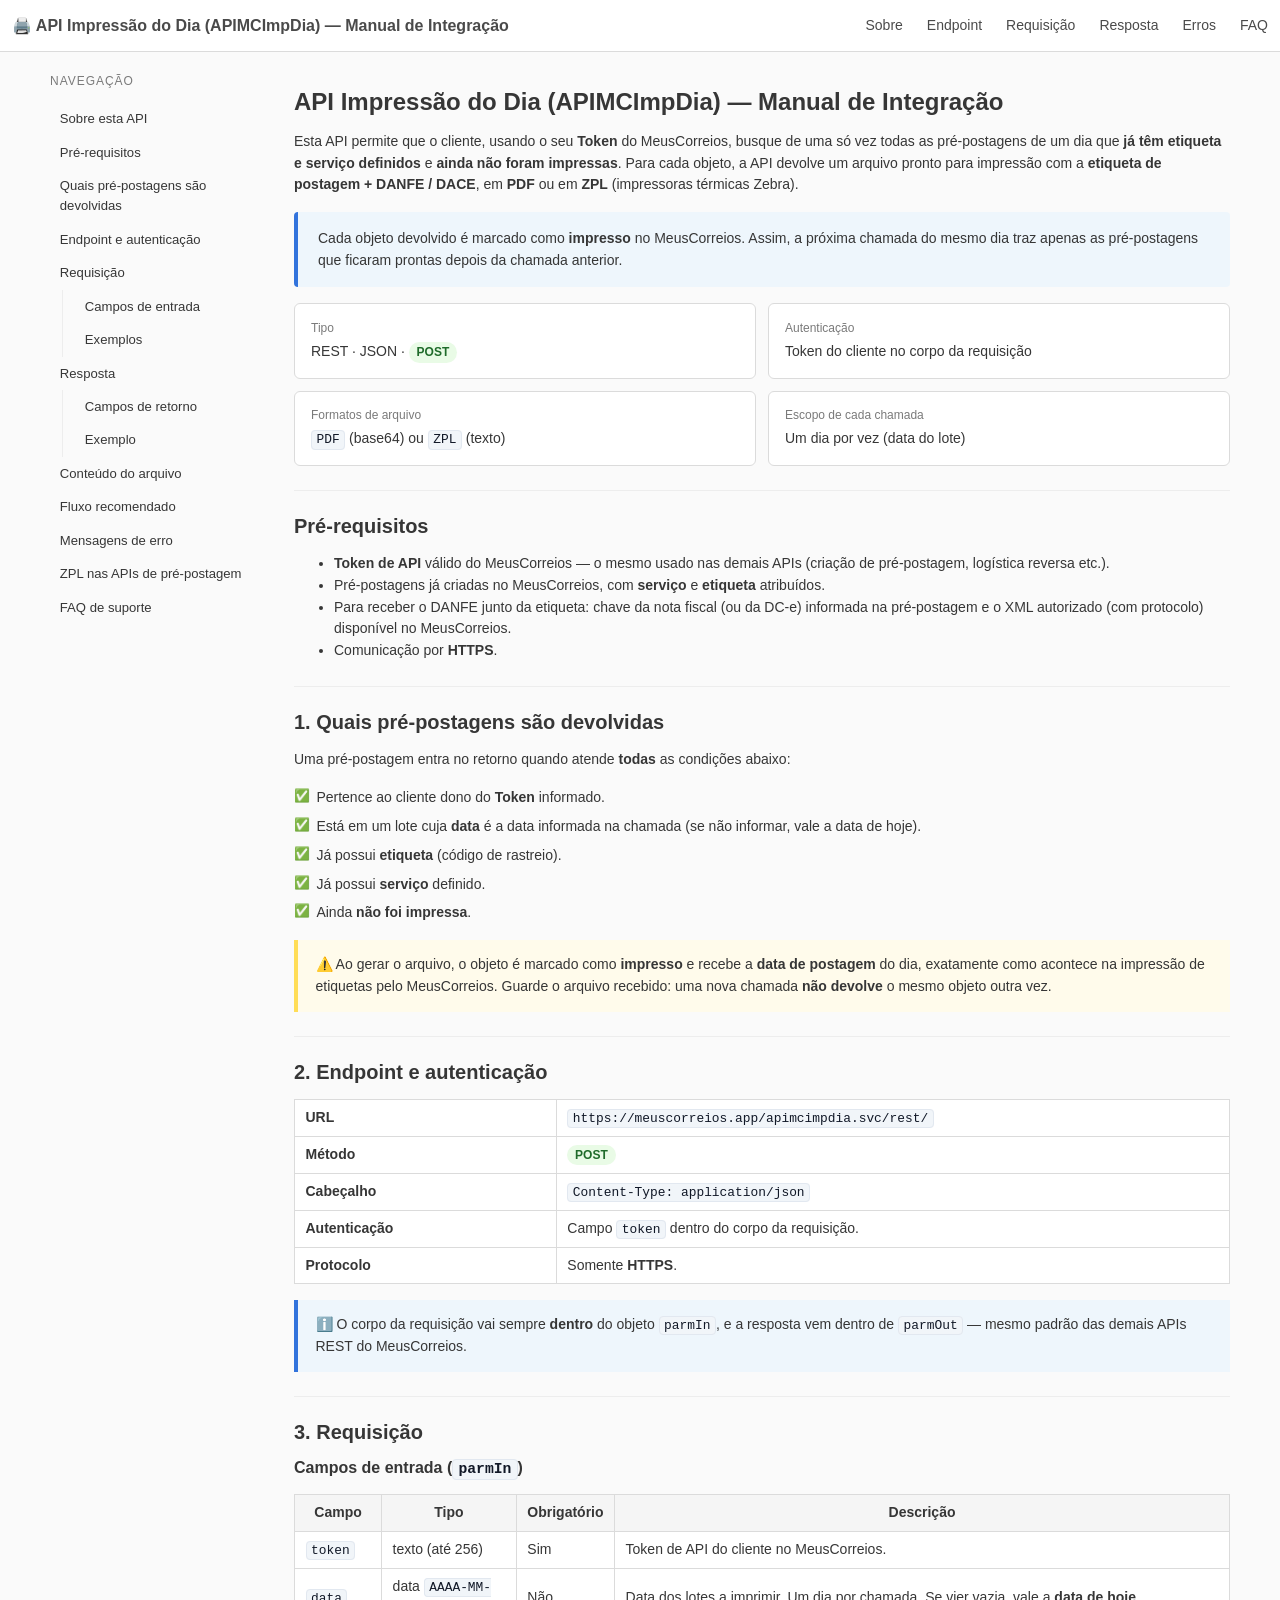
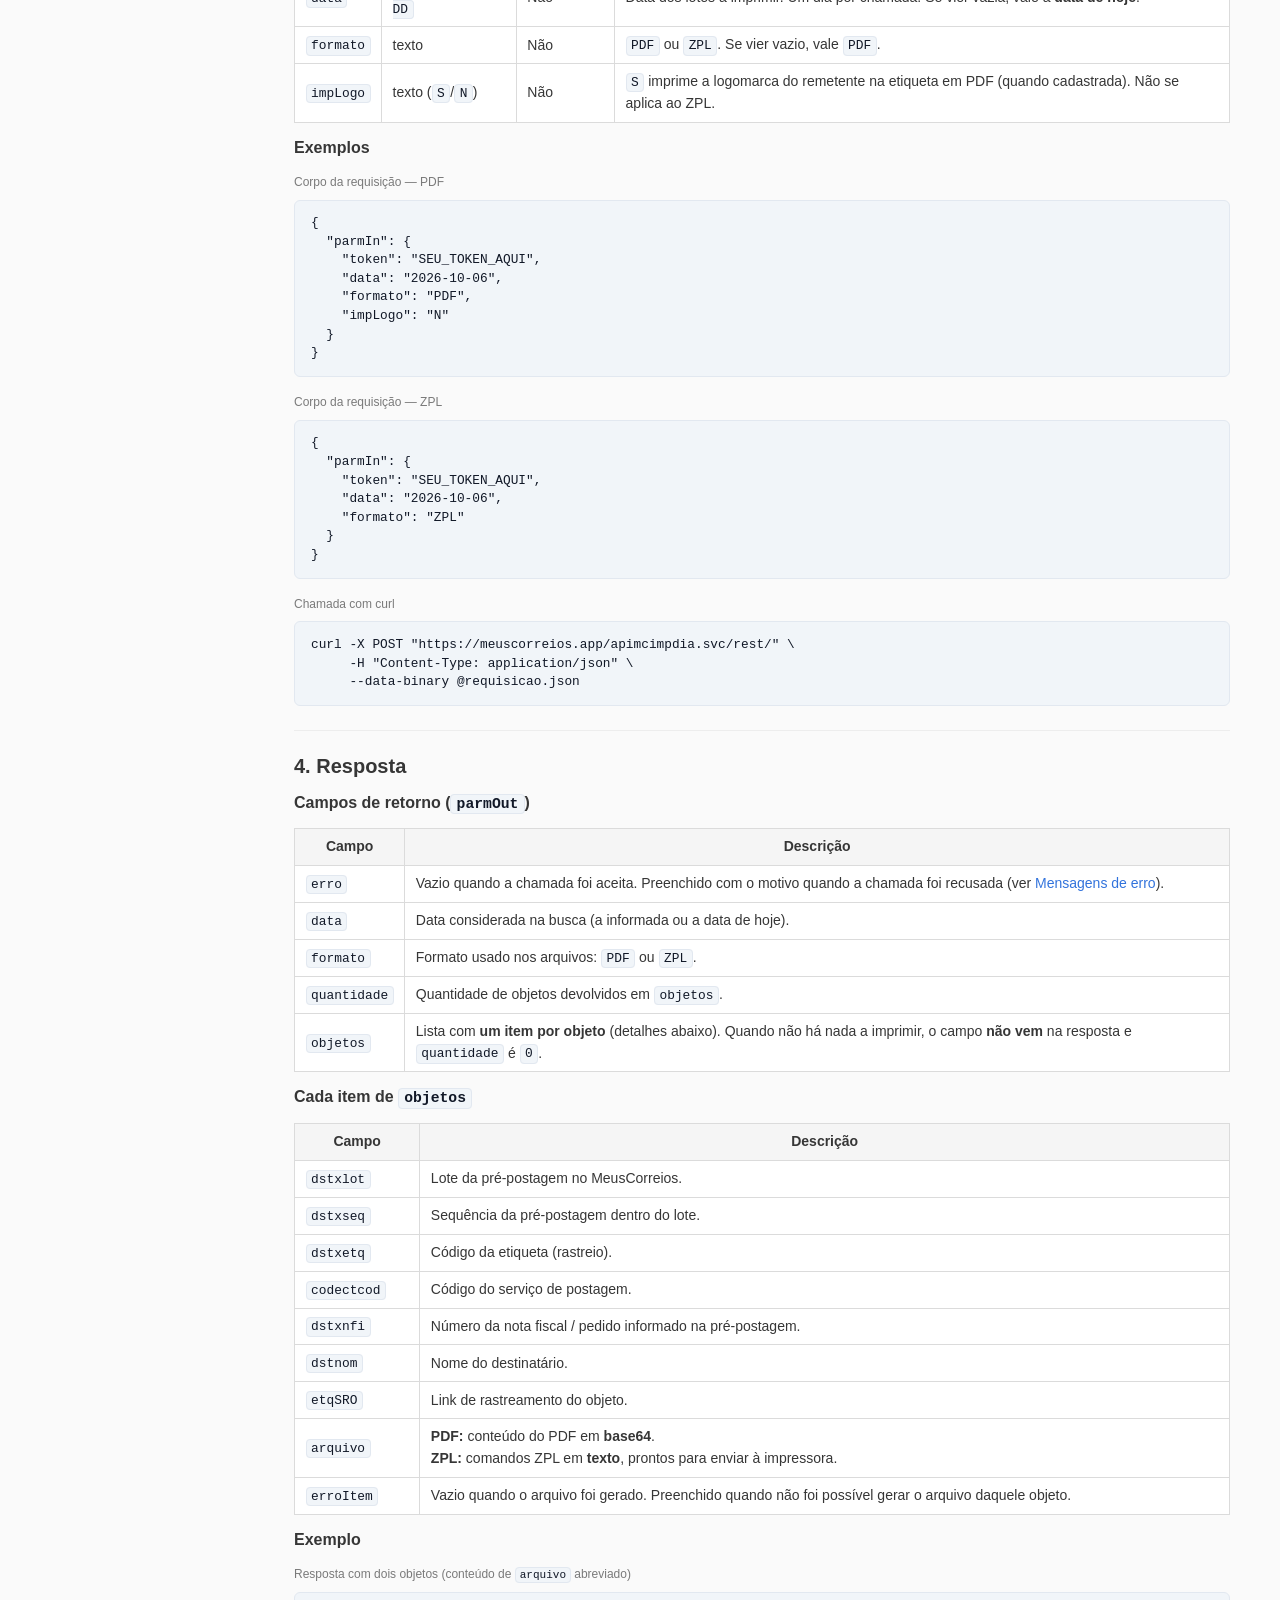
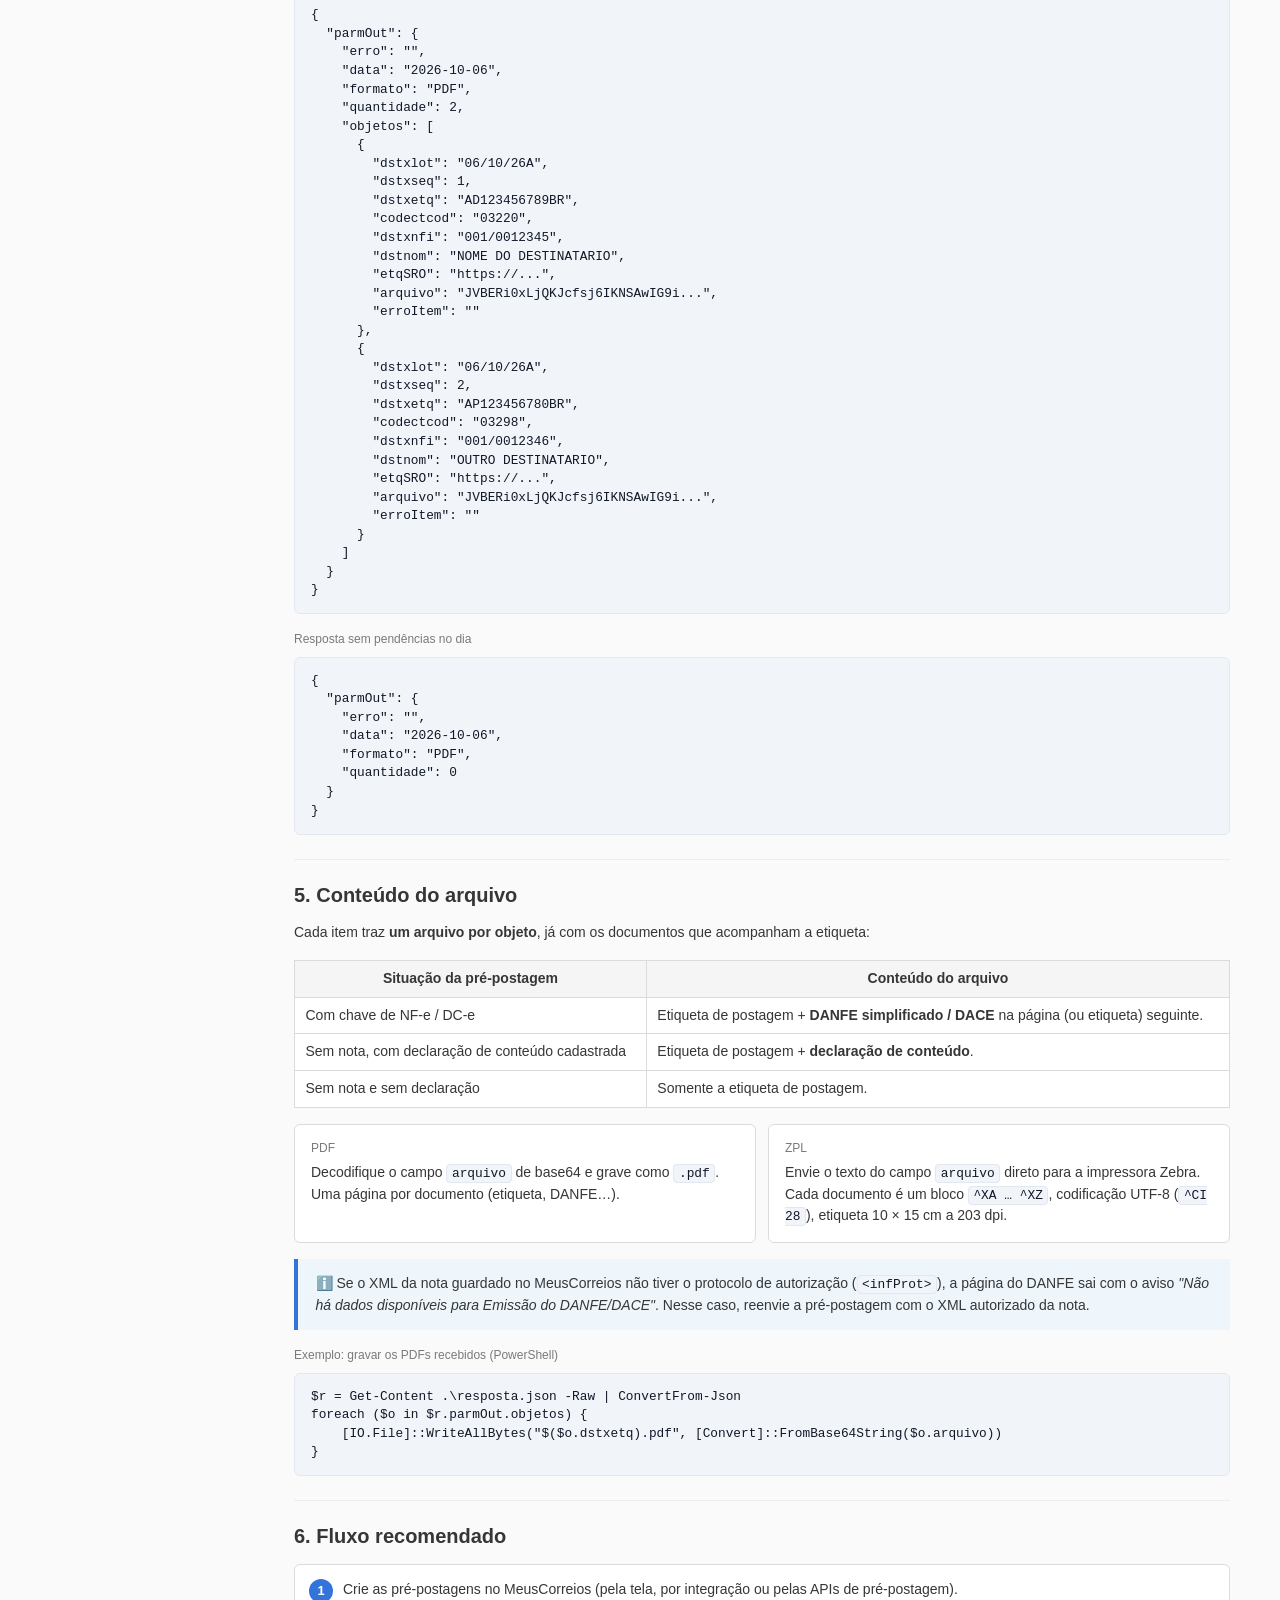
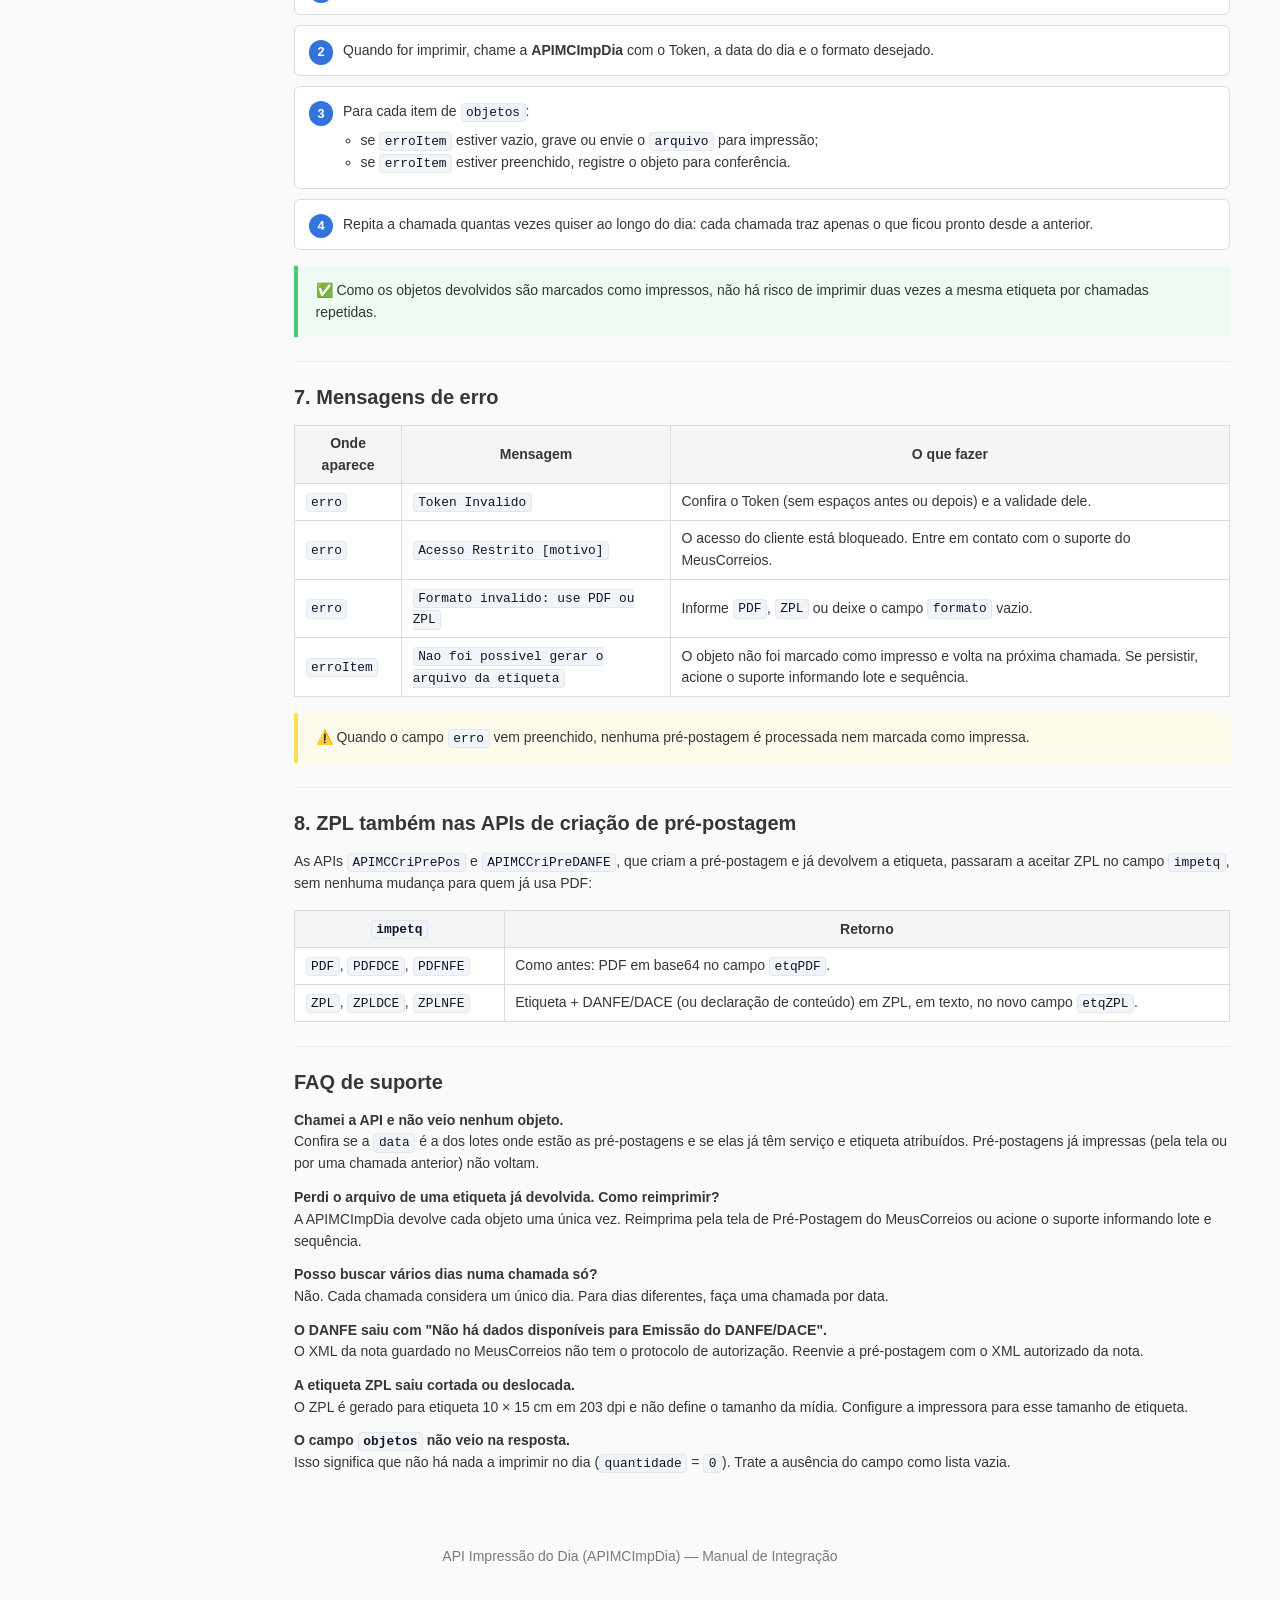
==== APIMCImpDia/index.html @ 68d86a25 "Add files via upload" ====
<!DOCTYPE html>
<html lang="pt-BR" data-theme="light">
<head>
    <meta charset="UTF-8">
    <meta name="viewport" content="width=device-width, initial-scale=1.0">
    <title>API Impressão do Dia (APIMCImpDia) — Manual de Integração</title>
    <style>
/* Manual MeusCorreios — estilo Guia de Suporte */
:root {
    color-scheme: light;
    --main: #ffffff;
    --main-bis: #fafafa;
    --text: #363636;
    --text-strong: #222222;
    --background: #f5f5f5;
    --border: #dbdbdb;
    --link: #3273dc;
    --blue-soft: #dbeafe;
    --blue-line: #bdd4f3;
    --green-soft: #e9fbe6;
    --green-line: #c3e6c0;
    --warning-soft: #fff3cd;
    --warning-line: #ffdd57;
    --success-soft: #effaf3;
    --success-line: #48c774;
    --danger-soft: #feecf0;
    --danger-line: #f14668;
    --grey-soft: #f5f5f5;
    --mono-bg: #f1f5f9;
}
* { box-sizing: border-box; }
html { scroll-behavior: smooth; }
body {
    margin: 0;
    background: #fafafa;
    padding-bottom: 4rem;
    color: var(--text);
    font-family: Arial, Helvetica, sans-serif;
    font-size: 16px;
    line-height: 1.55;
}
a { color: var(--link); text-decoration: none; }
a:hover { text-decoration: underline; }
.navbar {
    min-height: 3.25rem;
    background: #ffffff;
    border-bottom: 1px solid var(--border);
    position: fixed;
    left: 0;
    right: 0;
    top: 0;
    z-index: 30;
    display: flex;
    align-items: stretch;
}
.navbar-brand { display: flex; align-items: center; min-width: 0; }
.navbar-item {
    color: #4a4a4a;
    display: flex;
    align-items: center;
    padding: .5rem .75rem;
    line-height: 1.5;
}
.navbar-title {
    font-weight: 700;
    font-size: 1rem;
    white-space: nowrap;
    overflow: hidden;
    text-overflow: ellipsis;
}
.navbar-menu { margin-left: auto; display: flex; }
.navbar-end { display: flex; align-items: stretch; }
.page-offset { padding-top: 3.5rem; }
.section { padding: 2rem 1.5rem; }
.container { width: 100%; max-width: 1180px; margin: 0 auto; }
.columns { display: flex; align-items: flex-start; gap: 1.5rem; }
.column { flex: 1 1 0; min-width: 0; }
.column.is-narrow { flex: none; }
.menu { font-size: .875rem; }
.menu-label {
    color: #7a7a7a;
    font-size: .75rem;
    letter-spacing: .08em;
    text-transform: uppercase;
    margin: 0 0 .75rem;
}
.menu-list,
.menu-list ul { list-style: none; margin: 0; padding: 0; }
.menu-list a {
    color: #363636;
    border-radius: 4px;
    display: block;
    padding: .5em .75em;
}
.menu-list a:hover { background: #f5f5f5; text-decoration: none; }
.menu-list ul { margin-left: .75rem; padding-left: .75rem; border-left: 1px solid #ededed; }
.section-anchor { scroll-margin-top: 4.2rem; }
.block { margin-bottom: 1rem; }
.mb-1 { margin-bottom: .25rem !important; }
.mb-2 { margin-bottom: .5rem !important; }
.mb-3 { margin-bottom: .75rem !important; }
.mb-4 { margin-bottom: 1rem !important; }
.mb-5 { margin-bottom: 1.5rem !important; }
.mt-2 { margin-top: .5rem !important; }
.mt-3 { margin-top: .75rem !important; }
.mt-4 { margin-top: 1rem !important; }
.mt-5 { margin-top: 1.5rem !important; }
.py-4 { padding-top: 1rem !important; padding-bottom: 1rem !important; }
.title { color: #363636; font-weight: 700; line-height: 1.125; margin: 0 0 1rem; }
.title.is-4 { font-size: 1.5rem; }
.title.is-5 { font-size: 1.25rem; }
.title.is-6 { font-size: 1rem; }
.subtitle { color: #4a4a4a; font-size: 1rem; margin-top: -.5rem; margin-bottom: 1rem; }
.content p { margin-top: 0; margin-bottom: .75rem; }
.content ul,
.content ol { margin-top: .5rem; margin-bottom: 1rem; padding-left: 1.25rem; }
.content ul li,
.content ol li { margin-bottom: .3rem; }
.is-size-7 { font-size: .875rem !important; }
.is-size-6 { font-size: 1rem !important; }
.has-text-weight-semibold { font-weight: 600 !important; }
.has-text-grey { color: #7a7a7a !important; }
.has-text-centered { text-align: center !important; }
hr { background: #ededed; border: none; display: block; height: 1px; margin: 1.5rem 0; }
.notification,
.message {
    border-radius: 4px;
    margin: 1rem 0;
}
.notification {
    background: #f5f5f5;
    padding: 1rem 1.25rem;
}
.notification.is-light { background: #f5f5f5; color: #363636; }
.notification.is-info { background: #eef6fc; border-left: 4px solid #3273dc; }
.message { background: #f5f5f5; }
.message-body {
    border-left: 4px solid #dbdbdb;
    padding: 1em 1.25em;
}
.message.is-info .message-body { border-left-color: #3273dc; background: #eef6fc; }
.message.is-warning .message-body { border-left-color: #ffdd57; background: #fffbeb; }
.message.is-success .message-body { border-left-color: #48c774; background: #effaf3; }
.message.is-danger .message-body { border-left-color: #f14668; background: #feecf0; }
.table {
    background: #fff;
    color: #363636;
    border-collapse: collapse;
    border-spacing: 0;
    width: 100%;
    margin-bottom: 1rem;
}
.table.is-bordered td,
.table.is-bordered th { border: 1px solid #dbdbdb; }
.table th,
.table td { padding: .5em .75em; vertical-align: middle; }
.table thead th {
    background: #f5f5f5;
    color: #363636;
    font-weight: 700;
}
.table code,
code {
    background: var(--mono-bg);
    border: 1px solid #e2e8f0;
    border-radius: 4px;
    color: #111827;
    font-family: Consolas, Monaco, 'Courier New', monospace;
    font-size: .92em;
    padding: .08em .35em;
}
pre.codeblock {
    background: var(--mono-bg);
    border: 1px solid #e2e8f0;
    border-radius: 6px;
    color: #111827;
    font-family: Consolas, Monaco, 'Courier New', monospace;
    font-size: .8rem;
    line-height: 1.45;
    margin: .5rem 0 1rem;
    overflow-x: auto;
    padding: .85rem 1rem;
    white-space: pre;
}
pre.codeblock code { background: none; border: none; padding: 0; font-size: inherit; }
.codelabel { color: #7a7a7a; display: block; font-size: .75rem; margin-top: .75rem; }
.tag {
    align-items: center;
    border-radius: 9999px;
    display: inline-flex;
    font-size: .75rem;
    height: 1.7em;
    justify-content: center;
    line-height: 1.5;
    padding: .1em .65em;
    white-space: nowrap;
    background: #eef6fc;
    color: #1d4e89;
}
.tag.is-mono { font-family: Consolas, Monaco, 'Courier New', monospace; }
.tag.is-post { background: #e9fbe6; color: #1f6b2a; font-weight: 700; }
.card-grid { display: grid; grid-template-columns: repeat(2, minmax(0, 1fr)); gap: .75rem; }
.info-card {
    border: 1px solid #dbdbdb;
    border-radius: 6px;
    background: #ffffff;
    padding: .9rem 1rem;
}
.info-card .label { color: #7a7a7a; display: block; font-size: .75rem; margin-bottom: .25rem; }
.info-card code { word-break: break-all; }
.steps { counter-reset: step; list-style: none; padding-left: 0; margin: .5rem 0 1rem; }
.steps.start-3 { counter-reset: step 2; }
.steps > li {
    counter-increment: step;
    position: relative;
    padding: .85rem 1rem .85rem 3rem;
    margin-bottom: .65rem;
    border: 1px solid #dbdbdb;
    border-radius: 6px;
    background: #ffffff;
}
.steps > li::before {
    content: counter(step);
    position: absolute;
    left: .85rem;
    top: .85rem;
    width: 1.55rem;
    height: 1.55rem;
    border-radius: 999px;
    display: inline-flex;
    align-items: center;
    justify-content: center;
    background: #3273dc;
    color: #fff;
    font-weight: 700;
    font-size: .8rem;
}
.steps li ul { margin: .45rem 0 0; padding-left: 1.1rem; }
.footer { background: #fafafa; padding: 1rem 1.5rem; }
.checklist { list-style: none; padding-left: 0; }
.checklist li { margin-bottom: .45rem; padding-left: 1.4rem; position: relative; }
.checklist li::before { content: "✅"; position: absolute; left: 0; top: 0; font-size: .9em; }

.sidebar-column {
    min-width: 220px;
    position: relative;
}
.sidebar-fixed {
    position: fixed;
    top: 4.5rem;
    width: 220px;
    max-height: calc(100vh - 5rem);
    overflow: auto;
    padding-right: .35rem;
}
.sidebar-fixed.is-bottom {
    position: absolute;
    top: auto;
    bottom: 0;
}

@media (max-width: 900px) {

    .sidebar-column {
        min-width: auto;
    }
    .sidebar-fixed {
        position: static !important;
        width: auto !important;
        max-height: none;
        overflow: visible;
        padding-right: 0;
    }

    .navbar-menu { display: none; }
    .columns { display: block; }
    .is-hidden-mobile { display: none !important; }
    .section { padding-left: 1rem; padding-right: 1rem; }
    .card-grid { grid-template-columns: 1fr; }
}
@media print {
    .navbar, aside.menu { display: none !important; }
    .page-offset { padding-top: 0; }
    body { background: white; }
    a { color: inherit; text-decoration: none; }
    pre.codeblock { white-space: pre-wrap; break-inside: avoid; }
}
</style>
</head>
<body>

    <nav class="navbar is-white is-fixed-top" role="navigation">
        <div class="navbar-brand">
            <span class="navbar-item navbar-title">🖨️ API Impressão do Dia (APIMCImpDia) — Manual de Integração</span>
        </div>
        <div class="navbar-menu is-active">
            <div class="navbar-end is-hidden-mobile">
                <a class="navbar-item is-size-7" href="#sobre">Sobre</a>
                <a class="navbar-item is-size-7" href="#endpoint">Endpoint</a>
                <a class="navbar-item is-size-7" href="#requisicao">Requisição</a>
                <a class="navbar-item is-size-7" href="#resposta">Resposta</a>
                <a class="navbar-item is-size-7" href="#erros">Erros</a>
                <a class="navbar-item is-size-7" href="#faq">FAQ</a>
            </div>
        </div>
    </nav>

    <div class="page-offset">
        <section class="section">
            <div class="container">
                <div class="columns">

                    <div class="column is-narrow is-hidden-mobile sidebar-column">
                        <aside class="menu sidebar-fixed" style="font-size:0.82rem;">
                            <p class="menu-label">Navegação</p>
                            <ul class="menu-list">
                                <li><a href="#sobre">Sobre esta API</a></li>
                                <li><a href="#requisitos">Pré-requisitos</a></li>
                                <li><a href="#regras">Quais pré-postagens são devolvidas</a></li>
                                <li><a href="#endpoint">Endpoint e autenticação</a></li>
                                <li><a href="#requisicao">Requisição</a>
                                    <ul>
                                        <li><a href="#campos-entrada">Campos de entrada</a></li>
                                        <li><a href="#exemplo-entrada">Exemplos</a></li>
                                    </ul>
                                </li>
                                <li><a href="#resposta">Resposta</a>
                                    <ul>
                                        <li><a href="#campos-saida">Campos de retorno</a></li>
                                        <li><a href="#exemplo-saida">Exemplo</a></li>
                                    </ul>
                                </li>
                                <li><a href="#arquivo">Conteúdo do arquivo</a></li>
                                <li><a href="#fluxo">Fluxo recomendado</a></li>
                                <li><a href="#erros">Mensagens de erro</a></li>
                                <li><a href="#outras">ZPL nas APIs de pré-postagem</a></li>
                                <li><a href="#faq">FAQ de suporte</a></li>
                            </ul>
                        </aside>
                    </div>

                    <div class="column">

                        <div id="sobre" class="section-anchor mb-5">
                            <h1 class="title is-4">API Impressão do Dia (APIMCImpDia) — Manual de Integração</h1>
                            <p class="block is-size-7">
                                Esta API permite que o cliente, usando o seu <strong>Token</strong> do MeusCorreios, busque de uma só vez todas as pré-postagens de um dia que <strong>já têm etiqueta e serviço definidos</strong> e <strong>ainda não foram impressas</strong>. Para cada objeto, a API devolve um arquivo pronto para impressão com a <strong>etiqueta de postagem + DANFE / DACE</strong>, em <strong>PDF</strong> ou em <strong>ZPL</strong> (impressoras térmicas Zebra).
                            </p>
                            <div class="notification is-info is-size-7" style="border-left: 4px solid #3273dc;">
                                Cada objeto devolvido é marcado como <strong>impresso</strong> no MeusCorreios. Assim, a próxima chamada do mesmo dia traz apenas as pré-postagens que ficaram prontas depois da chamada anterior.
                            </div>
                            <div class="card-grid is-size-7">
                                <div class="info-card"><span class="label">Tipo</span>REST · JSON · <span class="tag is-post">POST</span></div>
                                <div class="info-card"><span class="label">Autenticação</span>Token do cliente no corpo da requisição</div>
                                <div class="info-card"><span class="label">Formatos de arquivo</span><code>PDF</code> (base64) ou <code>ZPL</code> (texto)</div>
                                <div class="info-card"><span class="label">Escopo de cada chamada</span>Um dia por vez (data do lote)</div>
                            </div>
                        </div>

                        <hr>

                        <div id="requisitos" class="section-anchor mb-5">
                            <h2 class="title is-5">Pré-requisitos</h2>
                            <ul class="content is-size-7">
                                <li><strong>Token de API</strong> válido do MeusCorreios — o mesmo usado nas demais APIs (criação de pré-postagem, logística reversa etc.).</li>
                                <li>Pré-postagens já criadas no MeusCorreios, com <strong>serviço</strong> e <strong>etiqueta</strong> atribuídos.</li>
                                <li>Para receber o DANFE junto da etiqueta: chave da nota fiscal (ou da DC-e) informada na pré-postagem e o XML autorizado (com protocolo) disponível no MeusCorreios.</li>
                                <li>Comunicação por <strong>HTTPS</strong>.</li>
                            </ul>
                        </div>

                        <hr>

                        <div id="regras" class="section-anchor mb-5">
                            <h2 class="title is-5">1. Quais pré-postagens são devolvidas</h2>
                            <p class="is-size-7 block">
                                Uma pré-postagem entra no retorno quando atende <strong>todas</strong> as condições abaixo:
                            </p>
                            <ul class="checklist is-size-7">
                                <li>Pertence ao cliente dono do <strong>Token</strong> informado.</li>
                                <li>Está em um lote cuja <strong>data</strong> é a data informada na chamada (se não informar, vale a data de hoje).</li>
                                <li>Já possui <strong>etiqueta</strong> (código de rastreio).</li>
                                <li>Já possui <strong>serviço</strong> definido.</li>
                                <li>Ainda <strong>não foi impressa</strong>.</li>
                            </ul>
                            <article class="message is-warning is-size-7">
                                <div class="message-body">
                                    ⚠️ Ao gerar o arquivo, o objeto é marcado como <strong>impresso</strong> e recebe a <strong>data de postagem</strong> do dia, exatamente como acontece na impressão de etiquetas pelo MeusCorreios. Guarde o arquivo recebido: uma nova chamada <strong>não devolve</strong> o mesmo objeto outra vez.
                                </div>
                            </article>
                        </div>

                        <hr>

                        <div id="endpoint" class="section-anchor mb-5">
                            <h2 class="title is-5">2. Endpoint e autenticação</h2>
                            <table class="table is-fullwidth is-bordered is-size-7">
                                <tbody>
                                    <tr>
                                        <td style="width:28%"><strong>URL</strong></td>
                                        <td><code>https://meuscorreios.app/apimcimpdia.svc/rest/</code></td>
                                    </tr>
                                    <tr>
                                        <td><strong>Método</strong></td>
                                        <td><span class="tag is-post">POST</span></td>
                                    </tr>
                                    <tr>
                                        <td><strong>Cabeçalho</strong></td>
                                        <td><code>Content-Type: application/json</code></td>
                                    </tr>
                                    <tr>
                                        <td><strong>Autenticação</strong></td>
                                        <td>Campo <code>token</code> dentro do corpo da requisição.</td>
                                    </tr>
                                    <tr>
                                        <td><strong>Protocolo</strong></td>
                                        <td>Somente <strong>HTTPS</strong>.</td>
                                    </tr>
                                </tbody>
                            </table>
                            <article class="message is-info is-size-7">
                                <div class="message-body">
                                    ℹ️ O corpo da requisição vai sempre <strong>dentro</strong> do objeto <code>parmIn</code>, e a resposta vem dentro de <code>parmOut</code> — mesmo padrão das demais APIs REST do MeusCorreios.
                                </div>
                            </article>
                        </div>

                        <hr>

                        <div id="requisicao" class="section-anchor mb-5">
                            <h2 class="title is-5">3. Requisição</h2>

                            <div id="campos-entrada" class="section-anchor">
                                <h3 class="title is-6">Campos de entrada (<code>parmIn</code>)</h3>
                                <table class="table is-fullwidth is-bordered is-size-7">
                                    <thead>
                                        <tr>
                                            <th>Campo</th>
                                            <th>Tipo</th>
                                            <th>Obrigatório</th>
                                            <th>Descrição</th>
                                        </tr>
                                    </thead>
                                    <tbody>
                                        <tr>
                                            <td><code>token</code></td>
                                            <td>texto (até 256)</td>
                                            <td>Sim</td>
                                            <td>Token de API do cliente no MeusCorreios.</td>
                                        </tr>
                                        <tr>
                                            <td><code>data</code></td>
                                            <td>data <code>AAAA-MM-DD</code></td>
                                            <td>Não</td>
                                            <td>Data dos lotes a imprimir. Um dia por chamada. Se vier vazia, vale a <strong>data de hoje</strong>.</td>
                                        </tr>
                                        <tr>
                                            <td><code>formato</code></td>
                                            <td>texto</td>
                                            <td>Não</td>
                                            <td><code>PDF</code> ou <code>ZPL</code>. Se vier vazio, vale <code>PDF</code>.</td>
                                        </tr>
                                        <tr>
                                            <td><code>impLogo</code></td>
                                            <td>texto (<code>S</code>/<code>N</code>)</td>
                                            <td>Não</td>
                                            <td><code>S</code> imprime a logomarca do remetente na etiqueta em PDF (quando cadastrada). Não se aplica ao ZPL.</td>
                                        </tr>
                                    </tbody>
                                </table>
                            </div>

                            <div id="exemplo-entrada" class="section-anchor">
                                <h3 class="title is-6 mt-4">Exemplos</h3>
                                <span class="codelabel">Corpo da requisição — PDF</span>
<pre class="codeblock"><code>{
  "parmIn": {
    "token": "SEU_TOKEN_AQUI",
    "data": "2026-10-06",
    "formato": "PDF",
    "impLogo": "N"
  }
}</code></pre>
                                <span class="codelabel">Corpo da requisição — ZPL</span>
<pre class="codeblock"><code>{
  "parmIn": {
    "token": "SEU_TOKEN_AQUI",
    "data": "2026-10-06",
    "formato": "ZPL"
  }
}</code></pre>
                                <span class="codelabel">Chamada com curl</span>
<pre class="codeblock"><code>curl -X POST "https://meuscorreios.app/apimcimpdia.svc/rest/" \
     -H "Content-Type: application/json" \
     --data-binary @requisicao.json</code></pre>
                            </div>
                        </div>

                        <hr>

                        <div id="resposta" class="section-anchor mb-5">
                            <h2 class="title is-5">4. Resposta</h2>

                            <div id="campos-saida" class="section-anchor">
                                <h3 class="title is-6">Campos de retorno (<code>parmOut</code>)</h3>
                                <table class="table is-fullwidth is-bordered is-size-7">
                                    <thead>
                                        <tr>
                                            <th>Campo</th>
                                            <th>Descrição</th>
                                        </tr>
                                    </thead>
                                    <tbody>
                                        <tr>
                                            <td><code>erro</code></td>
                                            <td>Vazio quando a chamada foi aceita. Preenchido com o motivo quando a chamada foi recusada (ver <a href="#erros">Mensagens de erro</a>).</td>
                                        </tr>
                                        <tr>
                                            <td><code>data</code></td>
                                            <td>Data considerada na busca (a informada ou a data de hoje).</td>
                                        </tr>
                                        <tr>
                                            <td><code>formato</code></td>
                                            <td>Formato usado nos arquivos: <code>PDF</code> ou <code>ZPL</code>.</td>
                                        </tr>
                                        <tr>
                                            <td><code>quantidade</code></td>
                                            <td>Quantidade de objetos devolvidos em <code>objetos</code>.</td>
                                        </tr>
                                        <tr>
                                            <td><code>objetos</code></td>
                                            <td>Lista com <strong>um item por objeto</strong> (detalhes abaixo). Quando não há nada a imprimir, o campo <strong>não vem</strong> na resposta e <code>quantidade</code> é <code>0</code>.</td>
                                        </tr>
                                    </tbody>
                                </table>

                                <h3 class="title is-6 mt-4">Cada item de <code>objetos</code></h3>
                                <table class="table is-fullwidth is-bordered is-size-7">
                                    <thead>
                                        <tr>
                                            <th>Campo</th>
                                            <th>Descrição</th>
                                        </tr>
                                    </thead>
                                    <tbody>
                                        <tr>
                                            <td><code>dstxlot</code></td>
                                            <td>Lote da pré-postagem no MeusCorreios.</td>
                                        </tr>
                                        <tr>
                                            <td><code>dstxseq</code></td>
                                            <td>Sequência da pré-postagem dentro do lote.</td>
                                        </tr>
                                        <tr>
                                            <td><code>dstxetq</code></td>
                                            <td>Código da etiqueta (rastreio).</td>
                                        </tr>
                                        <tr>
                                            <td><code>codectcod</code></td>
                                            <td>Código do serviço de postagem.</td>
                                        </tr>
                                        <tr>
                                            <td><code>dstxnfi</code></td>
                                            <td>Número da nota fiscal / pedido informado na pré-postagem.</td>
                                        </tr>
                                        <tr>
                                            <td><code>dstnom</code></td>
                                            <td>Nome do destinatário.</td>
                                        </tr>
                                        <tr>
                                            <td><code>etqSRO</code></td>
                                            <td>Link de rastreamento do objeto.</td>
                                        </tr>
                                        <tr>
                                            <td><code>arquivo</code></td>
                                            <td><strong>PDF:</strong> conteúdo do PDF em <strong>base64</strong>.<br><strong>ZPL:</strong> comandos ZPL em <strong>texto</strong>, prontos para enviar à impressora.</td>
                                        </tr>
                                        <tr>
                                            <td><code>erroItem</code></td>
                                            <td>Vazio quando o arquivo foi gerado. Preenchido quando não foi possível gerar o arquivo daquele objeto.</td>
                                        </tr>
                                    </tbody>
                                </table>
                            </div>

                            <div id="exemplo-saida" class="section-anchor">
                                <h3 class="title is-6 mt-4">Exemplo</h3>
                                <span class="codelabel">Resposta com dois objetos (conteúdo de <code>arquivo</code> abreviado)</span>
<pre class="codeblock"><code>{
  "parmOut": {
    "erro": "",
    "data": "2026-10-06",
    "formato": "PDF",
    "quantidade": 2,
    "objetos": [
      {
        "dstxlot": "06/10/26A",
        "dstxseq": 1,
        "dstxetq": "AD123456789BR",
        "codectcod": "03220",
        "dstxnfi": "001/0012345",
        "dstnom": "NOME DO DESTINATARIO",
        "etqSRO": "https://...",
        "arquivo": "JVBERi0xLjQKJcfsj6IKNSAwIG9i...",
        "erroItem": ""
      },
      {
        "dstxlot": "06/10/26A",
        "dstxseq": 2,
        "dstxetq": "AP123456780BR",
        "codectcod": "03298",
        "dstxnfi": "001/0012346",
        "dstnom": "OUTRO DESTINATARIO",
        "etqSRO": "https://...",
        "arquivo": "JVBERi0xLjQKJcfsj6IKNSAwIG9i...",
        "erroItem": ""
      }
    ]
  }
}</code></pre>
                                <span class="codelabel">Resposta sem pendências no dia</span>
<pre class="codeblock"><code>{
  "parmOut": {
    "erro": "",
    "data": "2026-10-06",
    "formato": "PDF",
    "quantidade": 0
  }
}</code></pre>
                            </div>
                        </div>

                        <hr>

                        <div id="arquivo" class="section-anchor mb-5">
                            <h2 class="title is-5">5. Conteúdo do arquivo</h2>
                            <p class="is-size-7 block">
                                Cada item traz <strong>um arquivo por objeto</strong>, já com os documentos que acompanham a etiqueta:
                            </p>
                            <table class="table is-fullwidth is-bordered is-size-7">
                                <thead>
                                    <tr>
                                        <th>Situação da pré-postagem</th>
                                        <th>Conteúdo do arquivo</th>
                                    </tr>
                                </thead>
                                <tbody>
                                    <tr>
                                        <td>Com chave de NF-e / DC-e</td>
                                        <td>Etiqueta de postagem + <strong>DANFE simplificado / DACE</strong> na página (ou etiqueta) seguinte.</td>
                                    </tr>
                                    <tr>
                                        <td>Sem nota, com declaração de conteúdo cadastrada</td>
                                        <td>Etiqueta de postagem + <strong>declaração de conteúdo</strong>.</td>
                                    </tr>
                                    <tr>
                                        <td>Sem nota e sem declaração</td>
                                        <td>Somente a etiqueta de postagem.</td>
                                    </tr>
                                </tbody>
                            </table>

                            <div class="card-grid is-size-7">
                                <div class="info-card">
                                    <span class="label">PDF</span>
                                    Decodifique o campo <code>arquivo</code> de base64 e grave como <code>.pdf</code>. Uma página por documento (etiqueta, DANFE…).
                                </div>
                                <div class="info-card">
                                    <span class="label">ZPL</span>
                                    Envie o texto do campo <code>arquivo</code> direto para a impressora Zebra. Cada documento é um bloco <code>^XA … ^XZ</code>, codificação UTF-8 (<code>^CI28</code>), etiqueta 10 × 15 cm a 203 dpi.
                                </div>
                            </div>

                            <article class="message is-info is-size-7">
                                <div class="message-body">
                                    ℹ️ Se o XML da nota guardado no MeusCorreios não tiver o protocolo de autorização (<code>&lt;infProt&gt;</code>), a página do DANFE sai com o aviso <em>"Não há dados disponíveis para Emissão do DANFE/DACE"</em>. Nesse caso, reenvie a pré-postagem com o XML autorizado da nota.
                                </div>
                            </article>

                            <span class="codelabel">Exemplo: gravar os PDFs recebidos (PowerShell)</span>
<pre class="codeblock"><code>$r = Get-Content .\resposta.json -Raw | ConvertFrom-Json
foreach ($o in $r.parmOut.objetos) {
    [IO.File]::WriteAllBytes("$($o.dstxetq).pdf", [Convert]::FromBase64String($o.arquivo))
}</code></pre>
                        </div>

                        <hr>

                        <div id="fluxo" class="section-anchor mb-5">
                            <h2 class="title is-5">6. Fluxo recomendado</h2>
                            <ol class="steps is-size-7">
                                <li>Crie as pré-postagens no MeusCorreios (pela tela, por integração ou pelas APIs de pré-postagem).</li>
                                <li>Quando for imprimir, chame a <strong>APIMCImpDia</strong> com o Token, a data do dia e o formato desejado.</li>
                                <li>Para cada item de <code>objetos</code>:
                                    <ul>
                                        <li>se <code>erroItem</code> estiver vazio, grave ou envie o <code>arquivo</code> para impressão;</li>
                                        <li>se <code>erroItem</code> estiver preenchido, registre o objeto para conferência.</li>
                                    </ul>
                                </li>
                                <li>Repita a chamada quantas vezes quiser ao longo do dia: cada chamada traz apenas o que ficou pronto desde a anterior.</li>
                            </ol>
                            <article class="message is-success is-size-7">
                                <div class="message-body">
                                    ✅ Como os objetos devolvidos são marcados como impressos, não há risco de imprimir duas vezes a mesma etiqueta por chamadas repetidas.
                                </div>
                            </article>
                        </div>

                        <hr>

                        <div id="erros" class="section-anchor mb-5">
                            <h2 class="title is-5">7. Mensagens de erro</h2>
                            <table class="table is-fullwidth is-bordered is-size-7">
                                <thead>
                                    <tr>
                                        <th>Onde aparece</th>
                                        <th>Mensagem</th>
                                        <th>O que fazer</th>
                                    </tr>
                                </thead>
                                <tbody>
                                    <tr>
                                        <td><code>erro</code></td>
                                        <td><code>Token Invalido</code></td>
                                        <td>Confira o Token (sem espaços antes ou depois) e a validade dele.</td>
                                    </tr>
                                    <tr>
                                        <td><code>erro</code></td>
                                        <td><code>Acesso Restrito [motivo]</code></td>
                                        <td>O acesso do cliente está bloqueado. Entre em contato com o suporte do MeusCorreios.</td>
                                    </tr>
                                    <tr>
                                        <td><code>erro</code></td>
                                        <td><code>Formato invalido: use PDF ou ZPL</code></td>
                                        <td>Informe <code>PDF</code>, <code>ZPL</code> ou deixe o campo <code>formato</code> vazio.</td>
                                    </tr>
                                    <tr>
                                        <td><code>erroItem</code></td>
                                        <td><code>Nao foi possivel gerar o arquivo da etiqueta</code></td>
                                        <td>O objeto não foi marcado como impresso e volta na próxima chamada. Se persistir, acione o suporte informando lote e sequência.</td>
                                    </tr>
                                </tbody>
                            </table>
                            <article class="message is-warning is-size-7">
                                <div class="message-body">
                                    ⚠️ Quando o campo <code>erro</code> vem preenchido, nenhuma pré-postagem é processada nem marcada como impressa.
                                </div>
                            </article>
                        </div>

                        <hr>

                        <div id="outras" class="section-anchor mb-5">
                            <h2 class="title is-5">8. ZPL também nas APIs de criação de pré-postagem</h2>
                            <p class="is-size-7 block">
                                As APIs <code>APIMCCriPrePos</code> e <code>APIMCCriPreDANFE</code>, que criam a pré-postagem e já devolvem a etiqueta, passaram a aceitar ZPL no campo <code>impetq</code>, sem nenhuma mudança para quem já usa PDF:
                            </p>
                            <table class="table is-fullwidth is-bordered is-size-7">
                                <thead>
                                    <tr>
                                        <th><code>impetq</code></th>
                                        <th>Retorno</th>
                                    </tr>
                                </thead>
                                <tbody>
                                    <tr>
                                        <td><code>PDF</code>, <code>PDFDCE</code>, <code>PDFNFE</code></td>
                                        <td>Como antes: PDF em base64 no campo <code>etqPDF</code>.</td>
                                    </tr>
                                    <tr>
                                        <td><code>ZPL</code>, <code>ZPLDCE</code>, <code>ZPLNFE</code></td>
                                        <td>Etiqueta + DANFE/DACE (ou declaração de conteúdo) em ZPL, em texto, no novo campo <code>etqZPL</code>.</td>
                                    </tr>
                                </tbody>
                            </table>
                        </div>

                        <hr>

                        <div id="faq" class="section-anchor mb-5">
                            <h2 class="title is-5">FAQ de suporte</h2>
                            <div class="content is-size-7">
                                <p><strong>Chamei a API e não veio nenhum objeto.</strong><br>
                                    Confira se a <code>data</code> é a dos lotes onde estão as pré-postagens e se elas já têm serviço e etiqueta atribuídos. Pré-postagens já impressas (pela tela ou por uma chamada anterior) não voltam.</p>

                                <p><strong>Perdi o arquivo de uma etiqueta já devolvida. Como reimprimir?</strong><br>
                                    A APIMCImpDia devolve cada objeto uma única vez. Reimprima pela tela de Pré-Postagem do MeusCorreios ou acione o suporte informando lote e sequência.</p>

                                <p><strong>Posso buscar vários dias numa chamada só?</strong><br>
                                    Não. Cada chamada considera um único dia. Para dias diferentes, faça uma chamada por data.</p>

                                <p><strong>O DANFE saiu com "Não há dados disponíveis para Emissão do DANFE/DACE".</strong><br>
                                    O XML da nota guardado no MeusCorreios não tem o protocolo de autorização. Reenvie a pré-postagem com o XML autorizado da nota.</p>

                                <p><strong>A etiqueta ZPL saiu cortada ou deslocada.</strong><br>
                                    O ZPL é gerado para etiqueta 10 × 15 cm em 203 dpi e não define o tamanho da mídia. Configure a impressora para esse tamanho de etiqueta.</p>

                                <p><strong>O campo <code>objetos</code> não veio na resposta.</strong><br>
                                    Isso significa que não há nada a imprimir no dia (<code>quantidade</code> = <code>0</code>). Trate a ausência do campo como lista vazia.</p>
                            </div>
                        </div>

                    </div>
                </div>
            </div>
        </section>
    </div>

    <footer class="footer py-4">
        <div class="content has-text-centered is-size-7 has-text-grey">
            API Impressão do Dia (APIMCImpDia) — Manual de Integração
        </div>
    </footer>

<script>
(function () {
    function setupFixedSidebar() {
        var column = document.querySelector('.sidebar-column');
        var sidebar = document.querySelector('.sidebar-fixed');
        if (!column || !sidebar) return;

        function updateSidebar() {
            if (window.innerWidth < 1024) {
                sidebar.classList.remove('is-bottom');
                sidebar.style.left = '';
                sidebar.style.width = '';
                return;
            }

            var rect = column.getBoundingClientRect();
            var topOffset = 72; // ~4.5rem
            var pageBottom = document.querySelector('footer.footer')?.getBoundingClientRect().top + window.scrollY || document.body.scrollHeight;
            var sidebarHeight = sidebar.offsetHeight;
            var maxScrollY = pageBottom - sidebarHeight - 24;
            var currentScrollY = window.scrollY + topOffset;

            sidebar.style.left = rect.left + 'px';
            sidebar.style.width = rect.width + 'px';

            if (currentScrollY >= maxScrollY) {
                sidebar.classList.add('is-bottom');
                sidebar.style.left = '0px';
                sidebar.style.width = '100%';
            } else {
                sidebar.classList.remove('is-bottom');
            }
        }

        updateSidebar();
        window.addEventListener('scroll', updateSidebar, { passive: true });
        window.addEventListener('resize', updateSidebar);
    }

    if (document.readyState === 'loading') {
        document.addEventListener('DOMContentLoaded', setupFixedSidebar);
    } else {
        setupFixedSidebar();
    }
})();
</script>

</body>
</html>
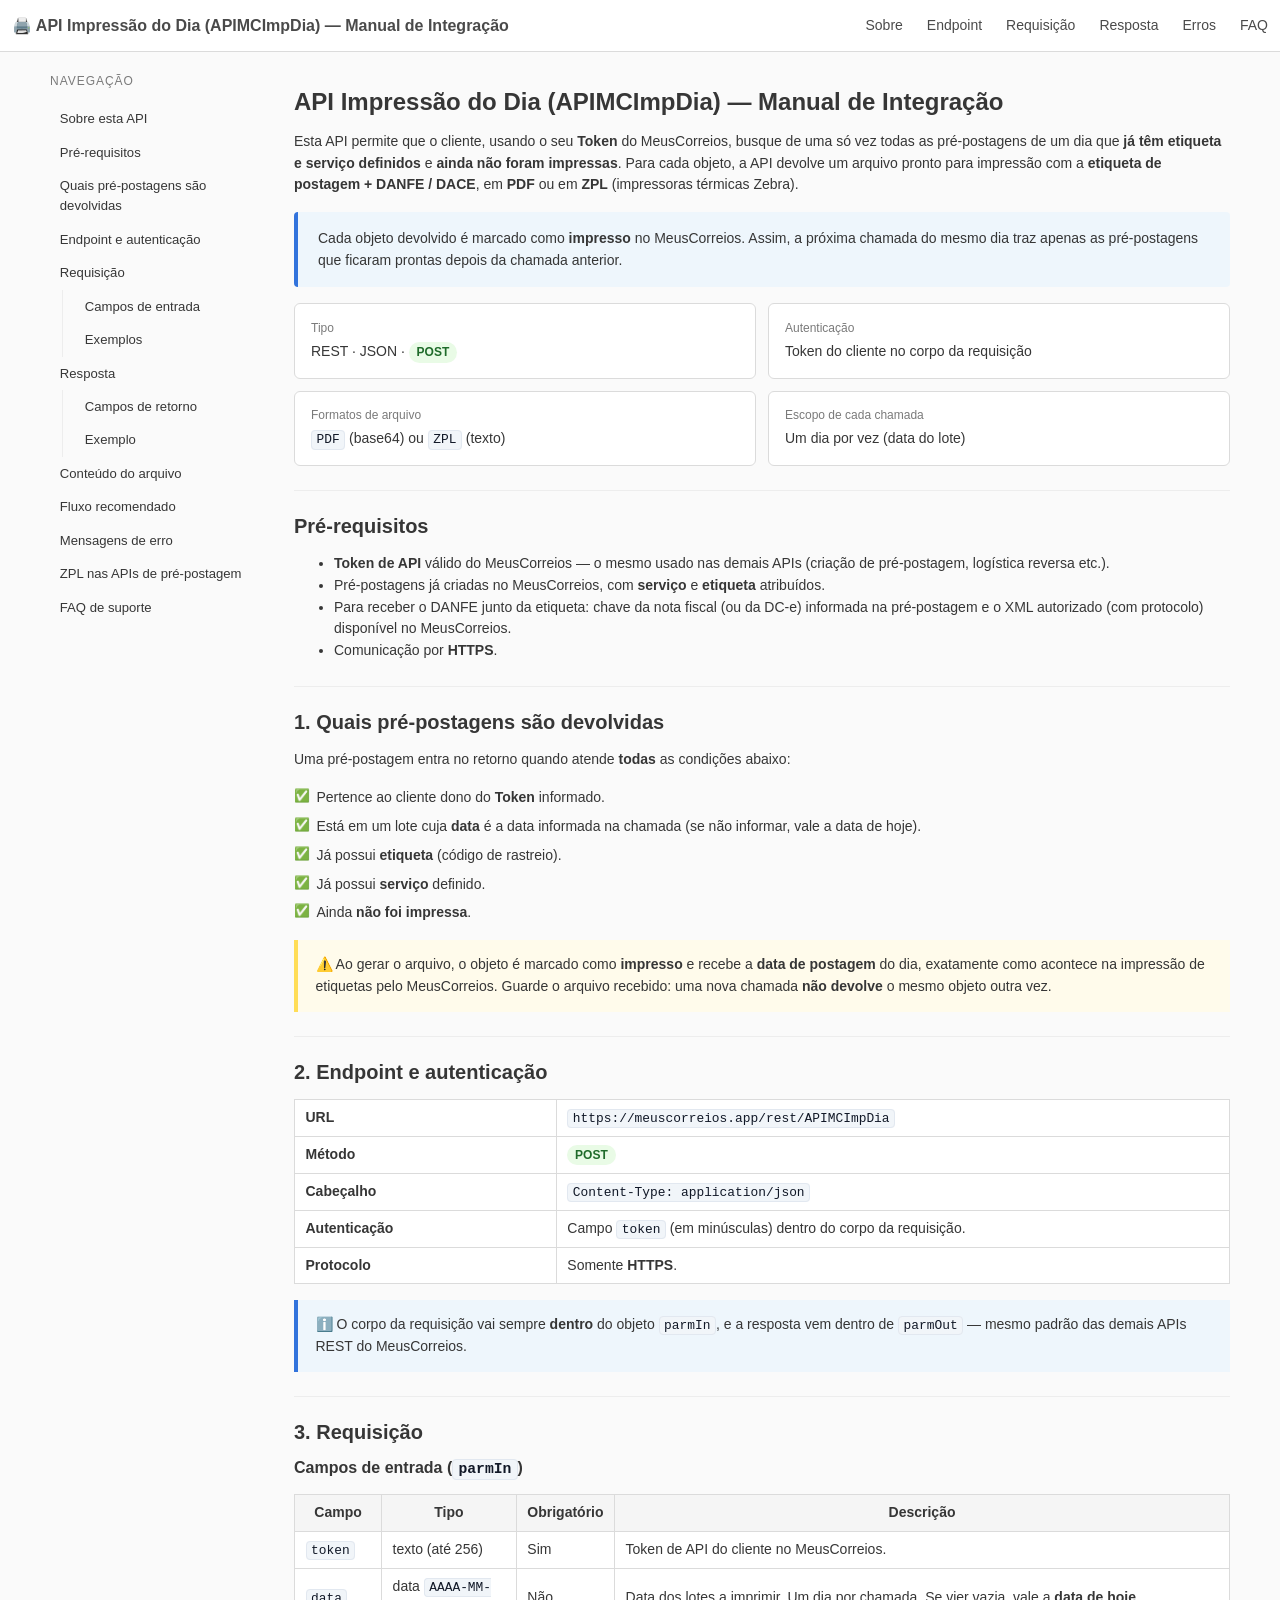
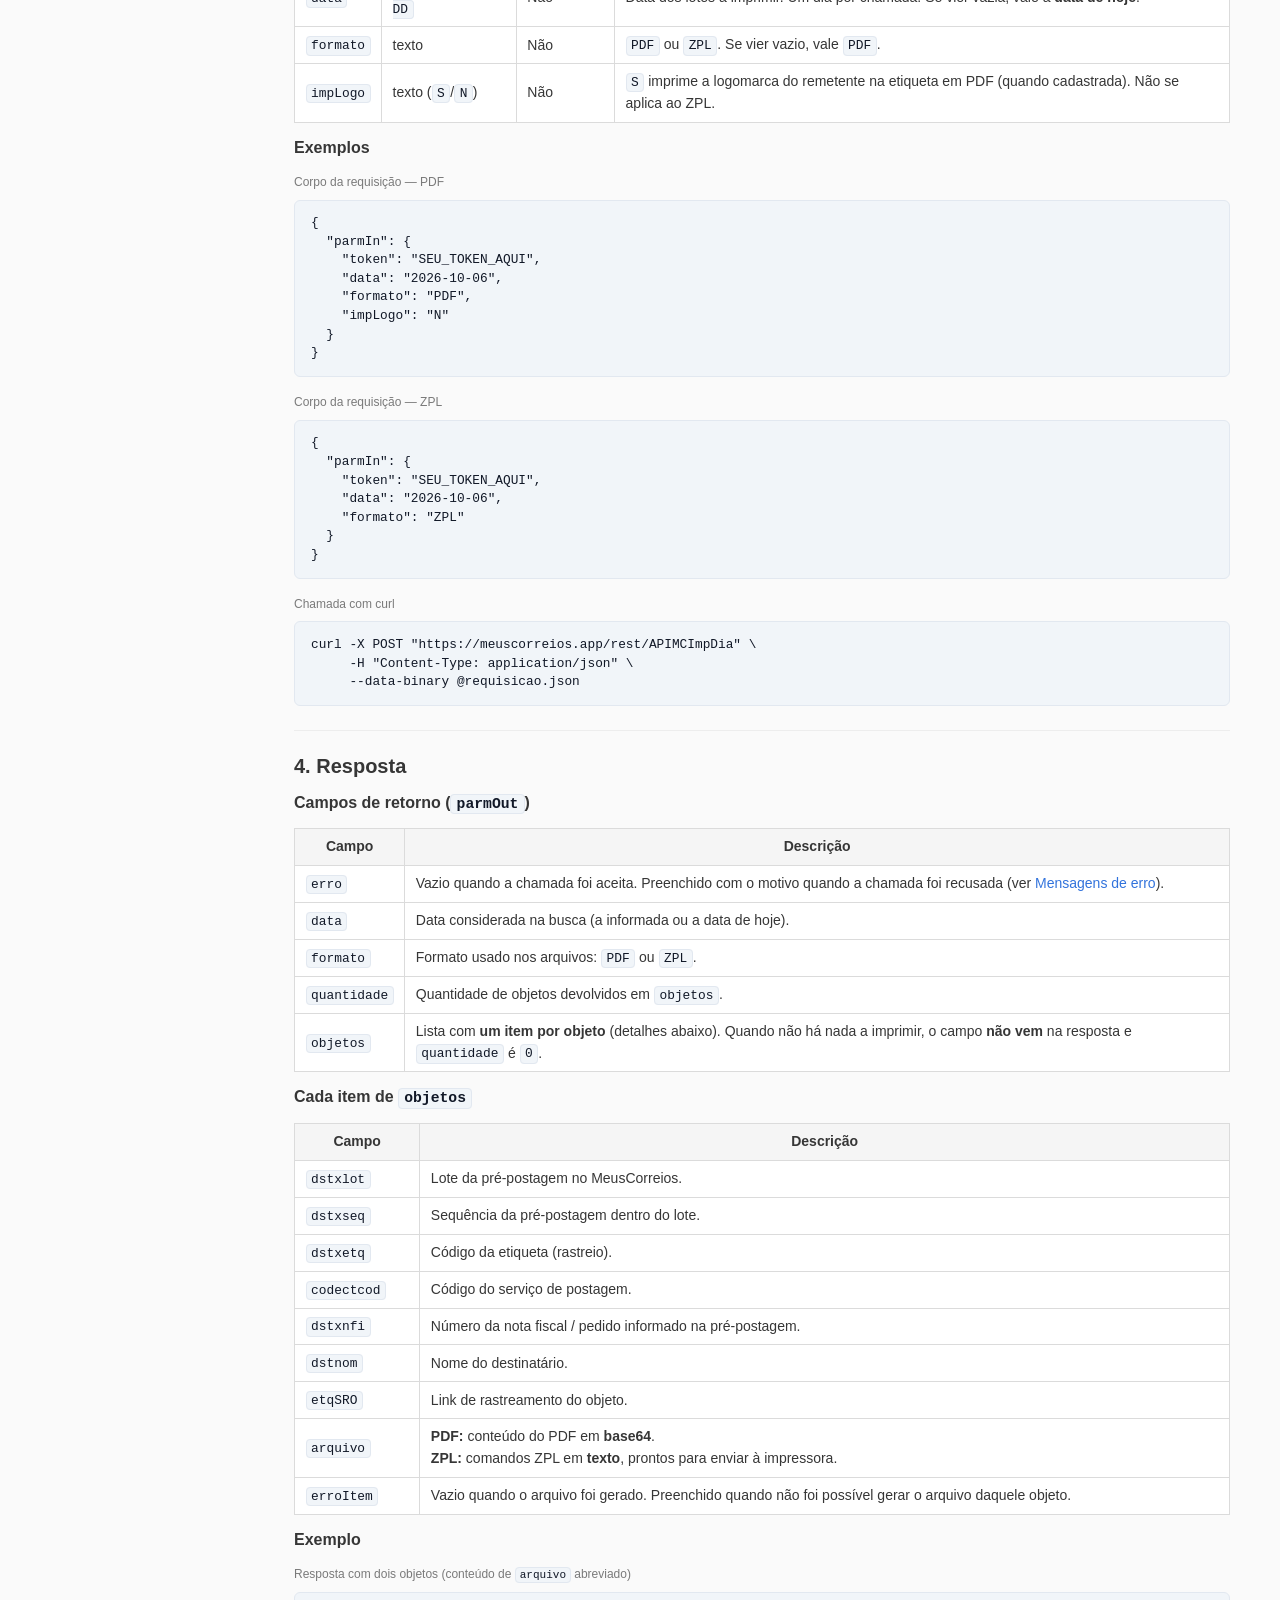
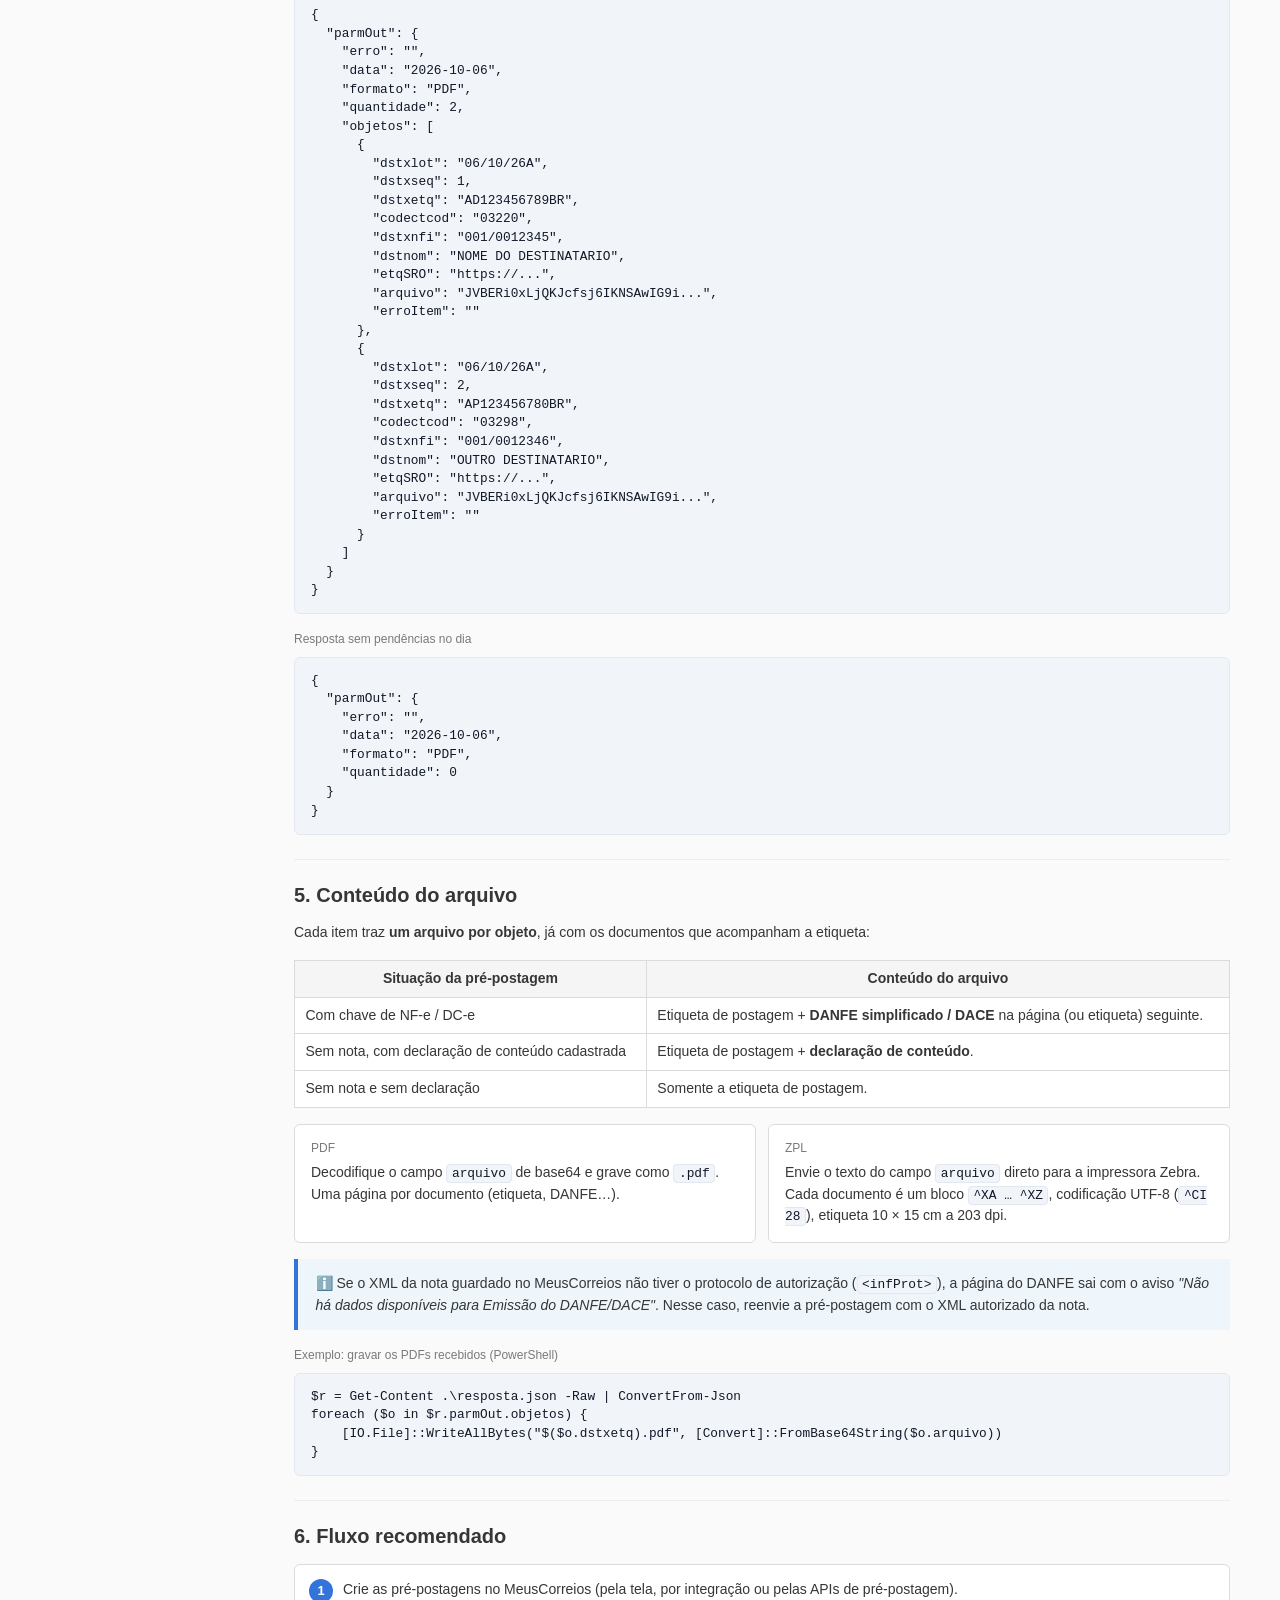
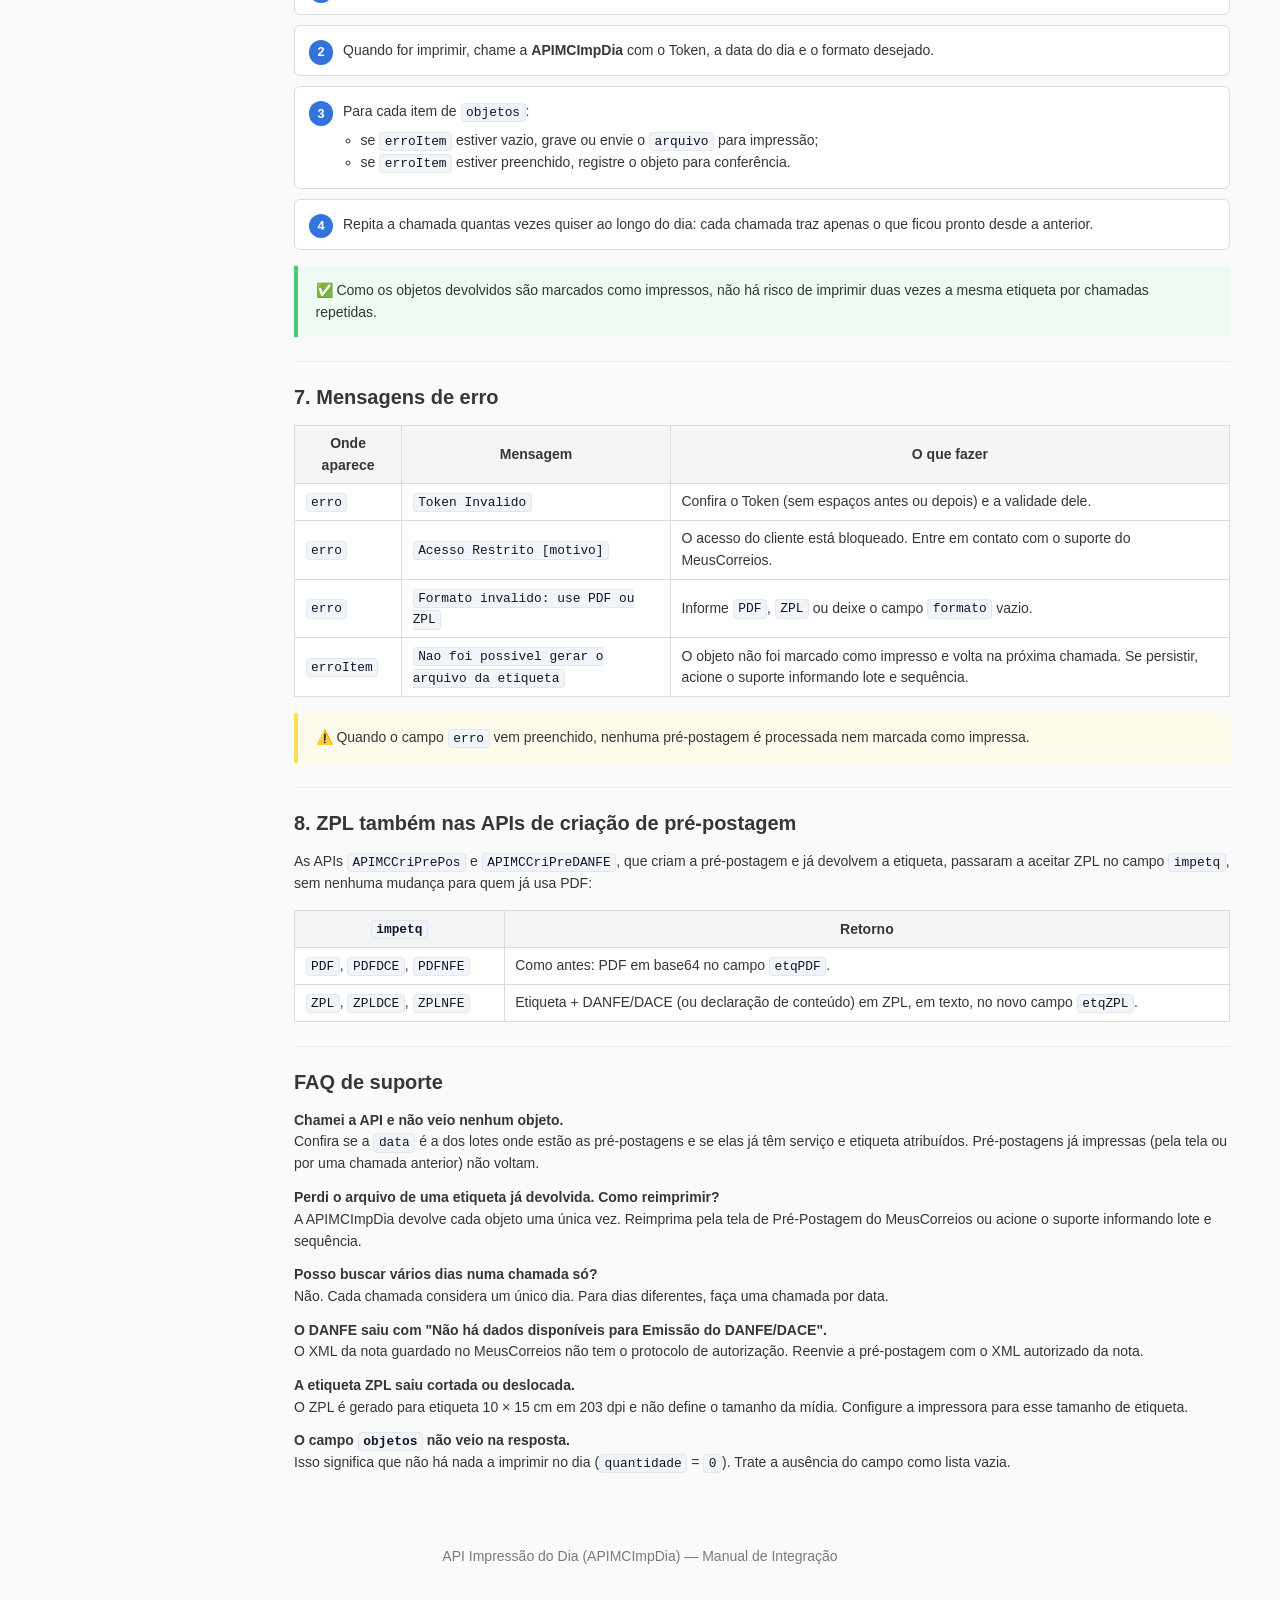
==== commit 9350f5d0: "Add files via upload" ====
--- a/APIMCImpDia/index.html
+++ b/APIMCImpDia/index.html
@@ -398,7 +398,7 @@
                                 <tbody>
                                     <tr>
                                         <td style="width:28%"><strong>URL</strong></td>
-                                        <td><code>https://meuscorreios.app/apimcimpdia.svc/rest/</code></td>
+                                        <td><code>https://meuscorreios.app/rest/APIMCImpDia</code></td>
                                     </tr>
                                     <tr>
                                         <td><strong>Método</strong></td>
@@ -410,7 +410,7 @@
                                     </tr>
                                     <tr>
                                         <td><strong>Autenticação</strong></td>
-                                        <td>Campo <code>token</code> dentro do corpo da requisição.</td>
+                                        <td>Campo <code>token</code> (em minúsculas) dentro do corpo da requisição.</td>
                                     </tr>
                                     <tr>
                                         <td><strong>Protocolo</strong></td>
@@ -490,7 +490,7 @@
   }
 }</code></pre>
                                 <span class="codelabel">Chamada com curl</span>
-<pre class="codeblock"><code>curl -X POST "https://meuscorreios.app/apimcimpdia.svc/rest/" \
+<pre class="codeblock"><code>curl -X POST "https://meuscorreios.app/rest/APIMCImpDia" \
      -H "Content-Type: application/json" \
      --data-binary @requisicao.json</code></pre>
                             </div>
